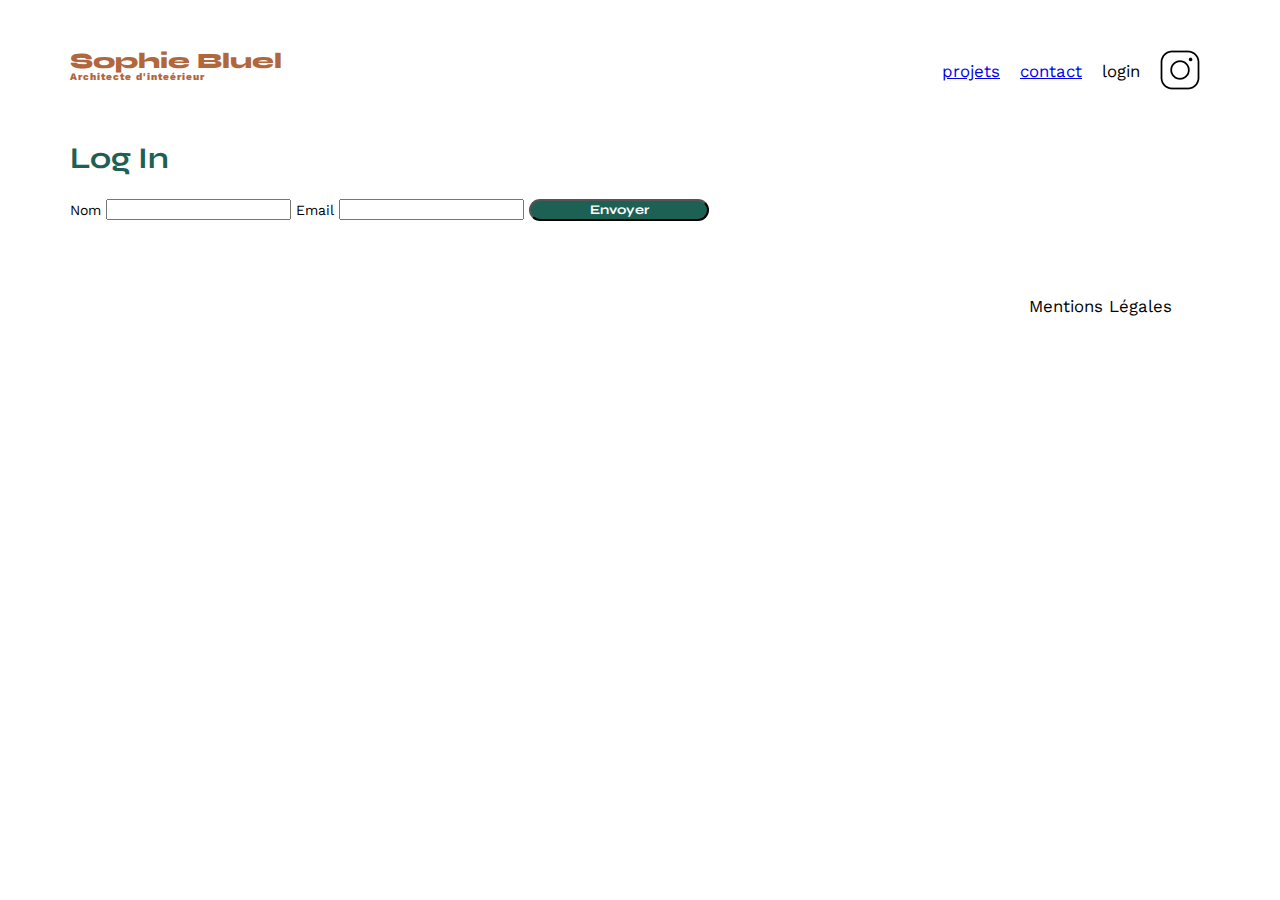
==== FrontEnd/login.html @ 9cdd4c63 "Login begin" ====
<!DOCTYPE html>
<html lang="fr">
<head>
	<meta charset="UTF-8">
	<title>Sophie Bluel - Architecte d'intérieur</title>
	<meta name="viewport" content="width=device-width, initial-scale=1.0">
	<link rel="preconnect" href="https://fonts.googleapis.com">
	<link rel="preconnect" href="https://fonts.gstatic.com" crossorigin>
	<link href="https://fonts.googleapis.com/css2?family=Syne:wght@700;800&family=Work+Sans&display=swap" rel="stylesheet">
	<meta name="description" content="">
	<link rel="stylesheet" href="./assets/style.css">
</head>
<body>
<header>
	<h1>Sophie Bluel <span>Architecte d'inteérieur</span></h1>
	<nav>
		<ul>
			<li><a href="index.html#portfolio">projets</a></li>
			<li><a href="index.html#contact">contact</a></li>
			<li>login</li>
			<li><img src="./assets/icons/instagram.png" alt="Instagram"></li>
		</ul>
	</nav>
</header>
<main>
	<section id="login">
		<h2>Log In</h2>
		<form action="#" method="post">
			<label for="name">Nom</label>
			<input type="text" name="name" id="nameLogin">
			<label for="email">Email</label>
			<input type="email" name="email" id="emailLogin">
			<input type="submit" value="Envoyer">
		</form>
	</section>
</main>

<footer>
	<nav>
		<ul>
			<li>Mentions Légales</li>
		</ul>
	</nav>
</footer>
</body>
</html>
---- FrontEnd/assets/style.css ----
/* http://meyerweb.com/eric/tools/css/reset/
   v2.0 | 20110126
   License: none (public domain)
*/

html, body, div, span, applet, object, iframe,
h1, h2, h3, h4, h5, h6, p, blockquote, pre,
a, abbr, acronym, address, big, cite, code,
del, dfn, em, img, ins, kbd, q, s, samp,
small, strike, strong, sub, sup, tt, var,
b, u, i, center,
dl, dt, dd, ol, ul, li,
fieldset, form, label, legend,
table, caption, tbody, tfoot, thead, tr, th, td,
article, aside, canvas, details, embed,
figure, figcaption, footer, header, hgroup,
menu, nav, output, ruby, section, summary,
time, mark, audio, video {
	margin: 0;
	padding: 0;
	border: 0;
	font-size: 100%;
	font: inherit;
	vertical-align: baseline;
}
/* HTML5 display-role reset for older browsers */
article, aside, details, figcaption, figure,
footer, header, hgroup, menu, nav, section {
	display: block;
}
body {
	line-height: 1;
}
ol, ul {
	list-style: none;
}
blockquote, q {
	quotes: none;
}
blockquote:before, blockquote:after,
q:before, q:after {
	content: '';
	content: none;
}
table {
	border-collapse: collapse;
	border-spacing: 0;
}
/** end reset css**/
body {
	max-width: 1140px;
	margin:auto;
	font-family: 'Work Sans' ;
	font-size: 14px;
}
header {
	display: flex;
	justify-content: space-between;
	margin: 50px 0
}
section {
	margin: 50px 0
}

h1{
	display: flex;
	flex-direction: column;
	font-family: 'Syne';
	font-size: 22px;
	font-weight: 800;
	color: #B1663C
}

h1 > span {
	font-family: 'Work Sans';
	font-size:10px;
	letter-spacing: 0.1em;
;
}

h2{
	font-family: 'Syne';
	font-weight: 700;
	font-size: 30px;
	color: #1D6154
}
nav ul {
	display: flex;
	align-items: center;
	list-style-type: none;

}
nav li {
	padding: 0 10px;
	font-size: 1.2em;
}

li:hover {
	color: #B1663C;
}
#introduction {
	display: flex;
	align-items: center;
}
#introduction figure {
	flex: 1
}
#introduction img {
	display: block;
	margin: auto;
	width: 80%;
}

#introduction article {
	flex: 1
}
#introduction h2 {
	margin-bottom: 1em;
}

#introduction p {
	margin-bottom: 0.5em;
}
#portfolio h2 {
	text-align: center;
	margin-bottom: 1em;
}
.gallery {
	width: 100%;
	display: grid;
	grid-template-columns: 1fr 1fr 1fr;
	grid-column-gap: 20px;
	grid-row-gap: 20px;
}

.gallery img {
	width: 100%;

}
#contact {
	width: 50%;
margin: auto;
}
#contact > * {
	text-align: center;

}
#contact h2{
	margin-bottom: 20px;
}
#contact form {
	text-align: left;
	margin-top:30px;
	display: flex;
	flex-direction: column;
}

#contact input {
	height: 50px;
	font-size: 1.2em;
	border: none;
	box-shadow: 0px 4px 14px rgba(0, 0, 0, 0.09);
}
#contact label {
	margin: 2em 0 1em 0;
}
#contact textarea {
	border: none;
	box-shadow: 0px 4px 14px rgba(0, 0, 0, 0.09);
}

input[type="submit"]{
	font-family: 'Syne';
	font-weight: 700;
	color: white;
	background-color: #1D6154;
	margin : 2em auto ;
	width: 180px;
	text-align: center;
	border-radius: 60px ;
}

footer nav ul {
	display: flex;
	justify-content: flex-end;
	margin: 2em
}
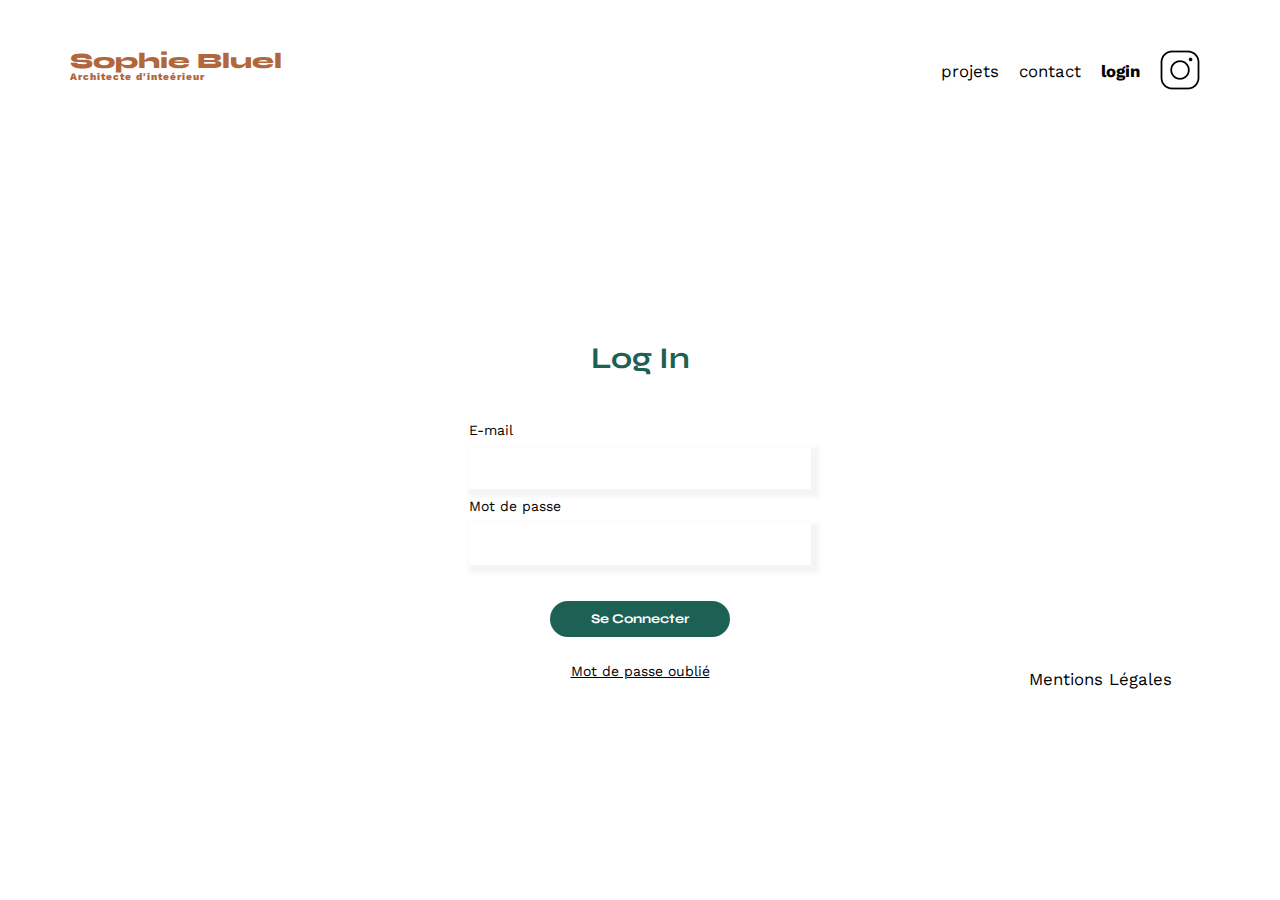
==== commit 6a3f86bc: "Login static page created" ====
--- a/FrontEnd/login.html
+++ b/FrontEnd/login.html
@@ -10,32 +10,34 @@
 	<meta name="description" content="">
 	<link rel="stylesheet" href="./assets/style.css">
 </head>
-<body>
+<body class="bodyLogin">
 <header>
 	<h1>Sophie Bluel <span>Architecte d'inteérieur</span></h1>
 	<nav>
 		<ul>
 			<li><a href="index.html#portfolio">projets</a></li>
 			<li><a href="index.html#contact">contact</a></li>
-			<li>login</li>
+			<li id="loginActive">login</li>
 			<li><img src="./assets/icons/instagram.png" alt="Instagram"></li>
 		</ul>
 	</nav>
 </header>
-<main>
+<main class="mainLogin">
 	<section id="login">
 		<h2>Log In</h2>
-		<form action="#" method="post">
-			<label for="name">Nom</label>
-			<input type="text" name="name" id="nameLogin">
-			<label for="email">Email</label>
+        <break></break>
+		<form id="formLogin" action="#" method="post">
+			<label for="email">E-mail</label>
 			<input type="email" name="email" id="emailLogin">
-			<input type="submit" value="Envoyer">
+			<label for="password">Mot de passe</label>
+			<input type="password" name="password" id="password">
+			<input type="submit" value="Se Connecter" id="connect">
 		</form>
+        <p><a href="">Mot de passe oublié</a></p>
 	</section>
 </main>
 
-<footer>
+<footer class="footerLogin">
 	<nav>
 		<ul>
 			<li>Mentions Légales</li>
--- a/FrontEnd/assets/style.css
+++ b/FrontEnd/assets/style.css
@@ -98,6 +98,71 @@
 li:hover {
 	color: #B1663C;
 }
+
+a {
+	text-decoration: none;
+	color: inherit;
+}
+
+#loginActive {
+	font-weight: bold;
+}
+
+.bodyLogin {
+	display: flex;
+	flex-direction: column;
+	height: 50%;
+}
+
+.mainLogin {
+	height: 500px;
+}
+
+.mainLogin h2 {
+	margin-top: 150px;
+	margin-bottom: 50px;
+}
+
+#login {
+	height: 250px;
+	display: flex;
+	flex-direction: column;
+	align-items: center;
+	justify-content: space-around;
+}
+
+#formLogin {
+	width: 30%;
+	display: flex;
+	flex-direction: column;
+	gap: 10px;
+}
+
+#emailLogin {
+	border: none;
+	box-shadow: 4px 4px 4px 4px  whitesmoke;
+	height: 40px;
+}
+
+#password {
+	border: none;
+	box-shadow: 4px 4px 4px 4px  whitesmoke;
+	height: 40px
+}
+
+#connect {
+	height: 36px;
+	border: none;
+}
+
+.mainLogin p {
+	text-decoration: underline;
+}
+
+.footerLogin {
+	justify-content:flex-end;
+}
+
 #introduction {
 	display: flex;
 	align-items: center;
